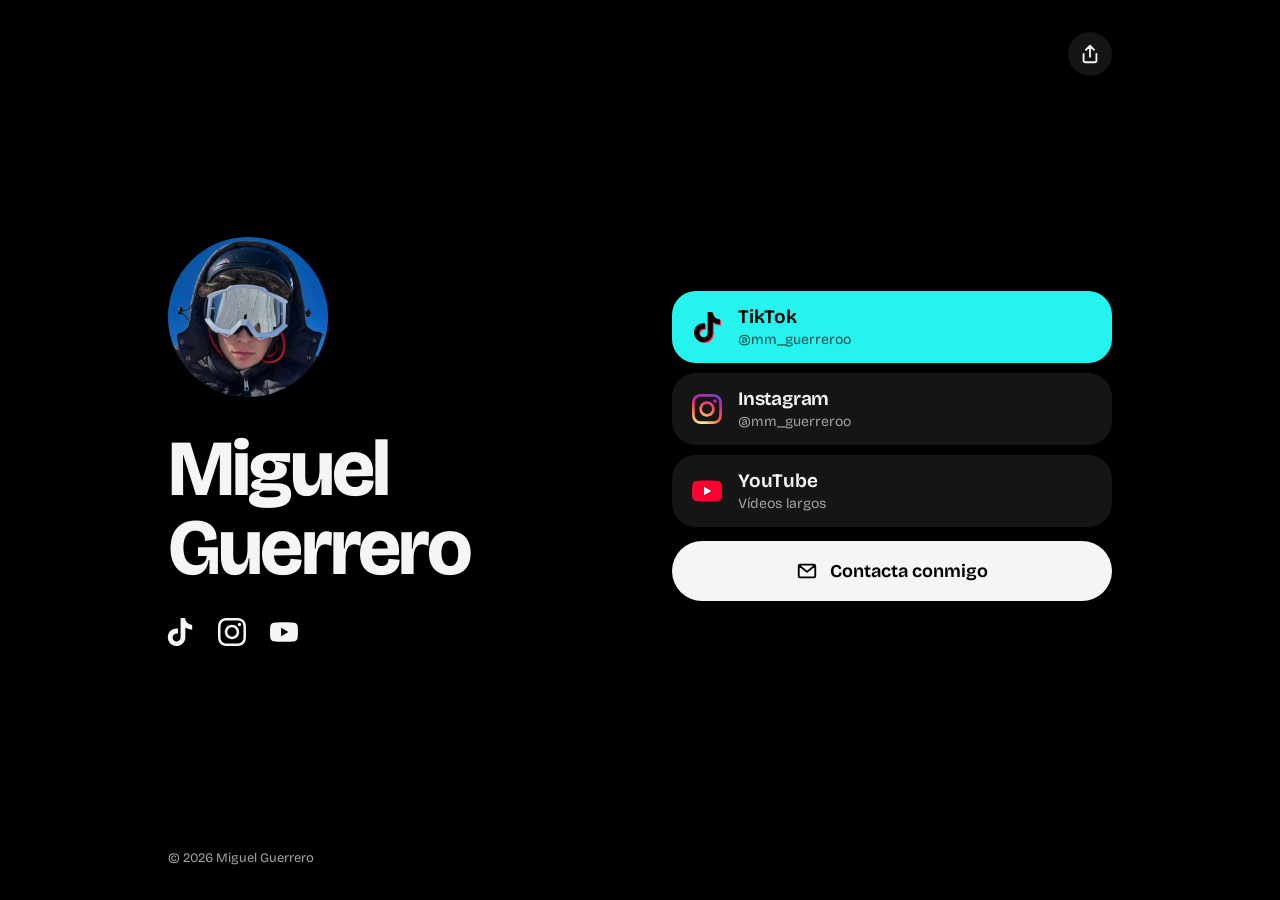
==== index.html @ 616b288e "Link-in-bio page for Miguel Guerrero Static page with links to TikTok, Instagram and YouTube (@mm_gu" ====
<!doctype html>
<html lang="es">
<head>
  <meta charset="utf-8">
  <meta name="viewport" content="width=device-width, initial-scale=1, viewport-fit=cover">
  <title>Miguel Guerrero · TikTok, Instagram y YouTube</title>
  <meta name="description" content="Mis redes (TikTok, Instagram y YouTube) y mi contacto, en un solo sitio.">
  <meta name="theme-color" content="#000000">
  <meta name="color-scheme" content="dark">
  <meta property="og:type" content="website">
  <meta property="og:title" content="Miguel Guerrero">
  <meta property="og:description" content="Mis redes y mi contacto.">
  <meta property="og:url" content="https://mmguerreroo.github.io/">
  <meta property="og:image" content="https://mmguerreroo.github.io/img/foto.jpg">
  <meta name="twitter:card" content="summary">
  <link rel="icon" href="favicon.svg" type="image/svg+xml">
  <link rel="apple-touch-icon" href="img/foto.jpg">
  <link rel="preload" href="fonts/bricolage-grotesque-latin.woff2" as="font" type="font/woff2" crossorigin>
  <link rel="stylesheet" href="styles.css">
</head>
<body>
  <main class="page">
    <div class="top">
      <button class="icon-btn" type="button" data-share aria-label="Compartir esta página">
        <svg viewBox="0 0 24 24" aria-hidden="true"><path d="M12 3v12M7.5 7.5 12 3l4.5 4.5M5 12v7a2 2 0 0 0 2 2h10a2 2 0 0 0 2-2v-7" fill="none" stroke="currentColor" stroke-width="2" stroke-linecap="round" stroke-linejoin="round"/></svg>
      </button>
    </div>

    <!-- ═══ TU PERFIL ═══ -->
    <section class="profile">
      <div class="avatar">
        <span aria-hidden="true">MG</span>
        <!-- Pon tu foto en img/foto.jpg (cuadrada, mínimo 400×400). Si no existe, se ven las iniciales. -->
        <img src="img/foto.jpg" alt="Miguel Guerrero" width="160" height="160" onerror="this.remove()">
      </div>
      <h1 class="name">Miguel Guerrero</h1>

      <nav class="socials" aria-label="Mis redes">
        <a href="https://www.tiktok.com/@mm_guerreroo" data-net="tiktok" aria-label="TikTok">
          <svg viewBox="0 0 24 24" aria-hidden="true"><path d="M12.525.02c1.31-.02 2.61-.01 3.91-.02.08 1.53.63 3.09 1.75 4.17 1.12 1.11 2.7 1.62 4.24 1.79v4.03c-1.44-.05-2.89-.35-4.2-.97-.57-.26-1.1-.59-1.62-.93-.01 2.92.01 5.84-.02 8.75-.08 1.4-.54 2.79-1.35 3.94-1.31 1.92-3.58 3.17-5.91 3.21-1.43.08-2.86-.31-4.08-1.03-2.02-1.19-3.44-3.37-3.65-5.71-.02-.5-.03-1-.01-1.49.18-1.9 1.12-3.72 2.58-4.96 1.66-1.44 3.98-2.13 6.15-1.72.02 1.48-.04 2.96-.04 4.44-.99-.32-2.15-.23-3.02.37-.63.41-1.11 1.04-1.36 1.75-.21.51-.15 1.07-.14 1.61.24 1.64 1.82 3.02 3.5 2.87 1.12-.01 2.19-.66 2.77-1.61.19-.33.4-.67.41-1.06.1-1.79.06-3.57.07-5.36.01-4.03-.01-8.05.02-12.07z"/></svg>
        </a>
        <a href="https://www.instagram.com/mm_guerreroo" data-net="instagram" aria-label="Instagram">
          <svg viewBox="0 0 24 24" aria-hidden="true"><path d="M7.0301.084c-1.2768.0602-2.1487.264-2.911.5634-.7888.3075-1.4575.72-2.1228 1.3877-.6652.6677-1.075 1.3368-1.3802 2.127-.2954.7638-.4956 1.6365-.552 2.914-.0564 1.2775-.0689 1.6882-.0626 4.947.0062 3.2586.0206 3.6671.0825 4.9473.061 1.2765.264 2.1482.5635 2.9107.308.7889.72 1.4573 1.388 2.1228.6679.6655 1.3365 1.0743 2.1285 1.38.7632.295 1.6361.4961 2.9134.552 1.2773.056 1.6884.069 4.9462.0627 3.2578-.0062 3.668-.0207 4.9478-.0814 1.28-.0607 2.147-.2652 2.9098-.5633.7889-.3086 1.4578-.72 2.1228-1.3881.665-.6682 1.0745-1.3378 1.3795-2.1284.2957-.7632.4966-1.636.552-2.9124.056-1.2809.0692-1.6898.063-4.948-.0063-3.2583-.021-3.6668-.0817-4.9465-.0607-1.2797-.264-2.1487-.5633-2.9117-.3084-.7889-.72-1.4568-1.3876-2.1228C21.2982 1.33 20.628.9208 19.8378.6165 19.074.321 18.2017.1197 16.9244.0645 15.6471.0093 15.236-.005 11.977.0014 8.718.0076 8.31.0215 7.0301.0839m.1402 21.6932c-1.17-.0509-1.8053-.2453-2.2287-.408-.5606-.216-.96-.4771-1.3819-.895-.422-.4178-.6811-.8186-.9-1.378-.1644-.4234-.3624-1.058-.4171-2.228-.0595-1.2645-.072-1.6442-.079-4.848-.007-3.2037.0053-3.583.0607-4.848.05-1.169.2456-1.805.408-2.2282.216-.5613.4762-.96.895-1.3816.4188-.4217.8184-.6814 1.3783-.9003.423-.1651 1.0575-.3614 2.227-.4171 1.2655-.06 1.6447-.072 4.848-.079 3.2033-.007 3.5835.005 4.8495.0608 1.169.0508 1.8053.2445 2.228.408.5608.216.96.4754 1.3816.895.4217.4194.6816.8176.9005 1.3787.1653.4217.3617 1.056.4169 2.2263.0602 1.2655.0739 1.645.0796 4.848.0058 3.203-.0055 3.5834-.061 4.848-.051 1.17-.245 1.8055-.408 2.2294-.216.5604-.4763.96-.8954 1.3814-.419.4215-.8181.6811-1.3783.9-.4224.1649-1.0577.3617-2.2262.4174-1.2656.0595-1.6448.072-4.8493.079-3.2045.007-3.5825-.006-4.848-.0608M16.953 5.5864A1.44 1.44 0 1 0 18.39 4.144a1.44 1.44 0 0 0-1.437 1.4424M5.8385 12.012c.0067 3.4032 2.7706 6.1557 6.173 6.1493 3.4026-.0065 6.157-2.7701 6.1506-6.1733-.0065-3.4032-2.771-6.1565-6.174-6.1498-3.403.0067-6.156 2.771-6.1496 6.1738M8 12.0077a4 4 0 1 1 4.008 3.9921A3.9996 3.9996 0 0 1 8 12.0077"/></svg>
        </a>
        <a href="https://www.youtube.com/@MM_GUERREROO" data-net="youtube" aria-label="YouTube">
          <svg viewBox="0 0 24 24" aria-hidden="true"><path d="M23.498 6.186a3.016 3.016 0 0 0-2.122-2.136C19.505 3.545 12 3.545 12 3.545s-7.505 0-9.377.505A3.017 3.017 0 0 0 .502 6.186C0 8.07 0 12 0 12s0 3.93.502 5.814a3.016 3.016 0 0 0 2.122 2.136c1.871.505 9.376.505 9.376.505s7.505 0 9.377-.505a3.015 3.015 0 0 0 2.122-2.136C24 15.93 24 12 24 12s0-3.93-.502-5.814zM9.545 15.568V8.432L15.818 12l-6.273 3.568z"/></svg>
        </a>
      </nav>
    </section>

    <!-- ═══ BOTONES ═══
         Los seguidores no se escriben aquí: llegan solos de cada red en stats.js. Mientras una red no
         esté conectada, su botón sale sin número (nunca con una cifra inventada). -->
    <section class="links" aria-label="Enlaces">
      <a class="card" data-net="tiktok" href="https://www.tiktok.com/@mm_guerreroo">
        <span class="flood" aria-hidden="true"></span>
        <svg class="logo" viewBox="0 0 24 24" aria-hidden="true">
          <path class="tt-a" d="M12.525.02c1.31-.02 2.61-.01 3.91-.02.08 1.53.63 3.09 1.75 4.17 1.12 1.11 2.7 1.62 4.24 1.79v4.03c-1.44-.05-2.89-.35-4.2-.97-.57-.26-1.1-.59-1.62-.93-.01 2.92.01 5.84-.02 8.75-.08 1.4-.54 2.79-1.35 3.94-1.31 1.92-3.58 3.17-5.91 3.21-1.43.08-2.86-.31-4.08-1.03-2.02-1.19-3.44-3.37-3.65-5.71-.02-.5-.03-1-.01-1.49.18-1.9 1.12-3.72 2.58-4.96 1.66-1.44 3.98-2.13 6.15-1.72.02 1.48-.04 2.96-.04 4.44-.99-.32-2.15-.23-3.02.37-.63.41-1.11 1.04-1.36 1.75-.21.51-.15 1.07-.14 1.61.24 1.64 1.82 3.02 3.5 2.87 1.12-.01 2.19-.66 2.77-1.61.19-.33.4-.67.41-1.06.1-1.79.06-3.57.07-5.36.01-4.03-.01-8.05.02-12.07z"/>
          <path class="tt-b" d="M12.525.02c1.31-.02 2.61-.01 3.91-.02.08 1.53.63 3.09 1.75 4.17 1.12 1.11 2.7 1.62 4.24 1.79v4.03c-1.44-.05-2.89-.35-4.2-.97-.57-.26-1.1-.59-1.62-.93-.01 2.92.01 5.84-.02 8.75-.08 1.4-.54 2.79-1.35 3.94-1.31 1.92-3.58 3.17-5.91 3.21-1.43.08-2.86-.31-4.08-1.03-2.02-1.19-3.44-3.37-3.65-5.71-.02-.5-.03-1-.01-1.49.18-1.9 1.12-3.72 2.58-4.96 1.66-1.44 3.98-2.13 6.15-1.72.02 1.48-.04 2.96-.04 4.44-.99-.32-2.15-.23-3.02.37-.63.41-1.11 1.04-1.36 1.75-.21.51-.15 1.07-.14 1.61.24 1.64 1.82 3.02 3.5 2.87 1.12-.01 2.19-.66 2.77-1.61.19-.33.4-.67.41-1.06.1-1.79.06-3.57.07-5.36.01-4.03-.01-8.05.02-12.07z"/>
          <path class="tt-main" d="M12.525.02c1.31-.02 2.61-.01 3.91-.02.08 1.53.63 3.09 1.75 4.17 1.12 1.11 2.7 1.62 4.24 1.79v4.03c-1.44-.05-2.89-.35-4.2-.97-.57-.26-1.1-.59-1.62-.93-.01 2.92.01 5.84-.02 8.75-.08 1.4-.54 2.79-1.35 3.94-1.31 1.92-3.58 3.17-5.91 3.21-1.43.08-2.86-.31-4.08-1.03-2.02-1.19-3.44-3.37-3.65-5.71-.02-.5-.03-1-.01-1.49.18-1.9 1.12-3.72 2.58-4.96 1.66-1.44 3.98-2.13 6.15-1.72.02 1.48-.04 2.96-.04 4.44-.99-.32-2.15-.23-3.02.37-.63.41-1.11 1.04-1.36 1.75-.21.51-.15 1.07-.14 1.61.24 1.64 1.82 3.02 3.5 2.87 1.12-.01 2.19-.66 2.77-1.61.19-.33.4-.67.41-1.06.1-1.79.06-3.57.07-5.36.01-4.03-.01-8.05.02-12.07z"/>
        </svg>
        <span class="label"><strong>TikTok</strong><small>@mm_guerreroo</small></span>
        <span class="stat" hidden><b class="count"></b><small>seguidores</small></span>
      </a>

      <a class="card" data-net="instagram" href="https://www.instagram.com/mm_guerreroo">
        <span class="flood" aria-hidden="true"></span>
        <svg class="logo" viewBox="0 0 24 24" aria-hidden="true">
          <defs>
            <radialGradient id="ig-grad" cx="0.3" cy="1.07" r="1.5">
              <stop offset="0" stop-color="#fdf497"/><stop offset=".05" stop-color="#fdf497"/>
              <stop offset=".45" stop-color="#fd5949"/><stop offset=".6" stop-color="#d6249f"/>
              <stop offset=".9" stop-color="#285aeb"/>
            </radialGradient>
          </defs>
          <path class="ig-path" d="M7.0301.084c-1.2768.0602-2.1487.264-2.911.5634-.7888.3075-1.4575.72-2.1228 1.3877-.6652.6677-1.075 1.3368-1.3802 2.127-.2954.7638-.4956 1.6365-.552 2.914-.0564 1.2775-.0689 1.6882-.0626 4.947.0062 3.2586.0206 3.6671.0825 4.9473.061 1.2765.264 2.1482.5635 2.9107.308.7889.72 1.4573 1.388 2.1228.6679.6655 1.3365 1.0743 2.1285 1.38.7632.295 1.6361.4961 2.9134.552 1.2773.056 1.6884.069 4.9462.0627 3.2578-.0062 3.668-.0207 4.9478-.0814 1.28-.0607 2.147-.2652 2.9098-.5633.7889-.3086 1.4578-.72 2.1228-1.3881.665-.6682 1.0745-1.3378 1.3795-2.1284.2957-.7632.4966-1.636.552-2.9124.056-1.2809.0692-1.6898.063-4.948-.0063-3.2583-.021-3.6668-.0817-4.9465-.0607-1.2797-.264-2.1487-.5633-2.9117-.3084-.7889-.72-1.4568-1.3876-2.1228C21.2982 1.33 20.628.9208 19.8378.6165 19.074.321 18.2017.1197 16.9244.0645 15.6471.0093 15.236-.005 11.977.0014 8.718.0076 8.31.0215 7.0301.0839m.1402 21.6932c-1.17-.0509-1.8053-.2453-2.2287-.408-.5606-.216-.96-.4771-1.3819-.895-.422-.4178-.6811-.8186-.9-1.378-.1644-.4234-.3624-1.058-.4171-2.228-.0595-1.2645-.072-1.6442-.079-4.848-.007-3.2037.0053-3.583.0607-4.848.05-1.169.2456-1.805.408-2.2282.216-.5613.4762-.96.895-1.3816.4188-.4217.8184-.6814 1.3783-.9003.423-.1651 1.0575-.3614 2.227-.4171 1.2655-.06 1.6447-.072 4.848-.079 3.2033-.007 3.5835.005 4.8495.0608 1.169.0508 1.8053.2445 2.228.408.5608.216.96.4754 1.3816.895.4217.4194.6816.8176.9005 1.3787.1653.4217.3617 1.056.4169 2.2263.0602 1.2655.0739 1.645.0796 4.848.0058 3.203-.0055 3.5834-.061 4.848-.051 1.17-.245 1.8055-.408 2.2294-.216.5604-.4763.96-.8954 1.3814-.419.4215-.8181.6811-1.3783.9-.4224.1649-1.0577.3617-2.2262.4174-1.2656.0595-1.6448.072-4.8493.079-3.2045.007-3.5825-.006-4.848-.0608M16.953 5.5864A1.44 1.44 0 1 0 18.39 4.144a1.44 1.44 0 0 0-1.437 1.4424M5.8385 12.012c.0067 3.4032 2.7706 6.1557 6.173 6.1493 3.4026-.0065 6.157-2.7701 6.1506-6.1733-.0065-3.4032-2.771-6.1565-6.174-6.1498-3.403.0067-6.156 2.771-6.1496 6.1738M8 12.0077a4 4 0 1 1 4.008 3.9921A3.9996 3.9996 0 0 1 8 12.0077"/>
        </svg>
        <span class="label"><strong>Instagram</strong><small>@mm_guerreroo</small></span>
        <span class="stat" hidden><b class="count"></b><small>seguidores</small></span>
      </a>

      <a class="card" data-net="youtube" href="https://www.youtube.com/@MM_GUERREROO">
        <span class="flood" aria-hidden="true"></span>
        <svg class="logo" viewBox="0 0 24 24" aria-hidden="true">
          <path class="yt-play" d="M9.545 15.568V8.432L15.818 12z"/>
          <path class="yt-body" d="M23.498 6.186a3.016 3.016 0 0 0-2.122-2.136C19.505 3.545 12 3.545 12 3.545s-7.505 0-9.377.505A3.017 3.017 0 0 0 .502 6.186C0 8.07 0 12 0 12s0 3.93.502 5.814a3.016 3.016 0 0 0 2.122 2.136c1.871.505 9.376.505 9.376.505s7.505 0 9.377-.505a3.015 3.015 0 0 0 2.122-2.136C24 15.93 24 12 24 12s0-3.93-.502-5.814zM9.545 15.568V8.432L15.818 12l-6.273 3.568z"/>
        </svg>
        <span class="label"><strong>YouTube</strong><small>Vídeos largos</small></span>
        <span class="stat" hidden><b class="count"></b><small>suscriptores</small></span>
      </a>

      <button class="contact" type="button" data-contact>
        <svg viewBox="0 0 24 24" aria-hidden="true"><path d="M3 6.5A1.5 1.5 0 0 1 4.5 5h15A1.5 1.5 0 0 1 21 6.5v11a1.5 1.5 0 0 1-1.5 1.5h-15A1.5 1.5 0 0 1 3 17.5zM3.5 6l8.5 7 8.5-7" fill="none" stroke="currentColor" stroke-width="2" stroke-linejoin="round"/></svg>
        Contacta conmigo
      </button>
    </section>

    <footer class="foot">© 2026 Miguel Guerrero</footer>
  </main>

  <dialog class="sheet" id="contacto" aria-labelledby="contacto-titulo">
    <form method="dialog" class="sheet-close-form">
      <button class="sheet-close" aria-label="Cerrar">
        <svg viewBox="0 0 24 24" aria-hidden="true"><path d="M6 6l12 12M18 6 6 18" stroke="currentColor" stroke-width="2" stroke-linecap="round"/></svg>
      </button>
    </form>
    <h2 id="contacto-titulo" tabindex="-1">Contacta conmigo</h2>
    <p class="sheet-text">Colaboraciones, propuestas o lo que me quieras contar.</p>
    <p class="sheet-email" data-email></p>
    <div class="sheet-actions">
      <a class="btn btn-main" data-mail="app" href="#">Abrir mi app de correo</a>
      <a class="btn" data-mail="gmail" href="#" target="_blank" rel="noopener">Escribir desde Gmail</a>
      <button class="btn" type="button" data-copy>Copiar email</button>
    </div>
  </dialog>

  <div class="toast" role="status" aria-live="polite"></div>

  <script src="stats.js"></script>
  <script src="app.js"></script>
</body>
</html>
---- styles.css ----
/* Self-hosted so it loads fast inside the Instagram/TikTok in-app browser. */
@font-face {
  font-family: "Bricolage Grotesque";
  src: url("fonts/bricolage-grotesque-latin.woff2") format("woff2");
  font-weight: 200 800;
  font-display: swap;
}

:root {
  --bg: #000;
  --surface: #151515;
  --surface-2: #232323;
  --ink: #f5f5f3;
  --muted: #a4a4a0;
  --radius: 24px;
  --font: "Bricolage Grotesque", system-ui, -apple-system, "Segoe UI", sans-serif;
  --ease: cubic-bezier(.2, .7, .2, 1);
  --tt-cyan: #25f4ee;
  --tt-red: #fe2c55;
  --yt-red: #ff0033;
  --ig-grad: radial-gradient(circle at 30% 107%, #fdf497 0%, #fdf497 5%, #fd5949 45%, #d6249f 60%, #285aeb 90%);  color-scheme: dark;
}

*, *::before, *::after { box-sizing: border-box; margin: 0; }
html { background: var(--bg); -webkit-text-size-adjust: 100%; }
body {
  min-height: 100dvh;
  background: var(--bg);
  color: var(--ink);
  font-family: var(--font);
  font-size: 16px;
  line-height: 1.5;
  -webkit-font-smoothing: antialiased;
  -webkit-tap-highlight-color: transparent;
}
a, button { font: inherit; color: inherit; }
button { border: 0; background: none; cursor: pointer; }
:focus-visible { outline: 2px solid var(--ink); outline-offset: 3px; }
::selection { background: var(--ink); color: var(--bg); }

/* ───── Layout ───── */
/* Sized so everything fits without scrolling inside Instagram's browser (≈650px tall on an iPhone 15). */
.page {
  position: relative;
  min-height: 100dvh;
  max-width: 520px;
  margin: 0 auto;
  padding: calc(env(safe-area-inset-top) + 20px) 16px calc(env(safe-area-inset-bottom) + 16px);
  display: flex;
  flex-direction: column;
}
/* Floats in the corner on phones so it doesn't cost a row of height. */
.top { position: absolute; z-index: 2; top: calc(env(safe-area-inset-top) + 12px); right: 12px; }
.icon-btn {
  width: 44px; height: 44px;
  display: grid; place-items: center;
  border-radius: 50%;
  background: var(--surface);
  transition: background .2s, transform .2s var(--ease);
}
.icon-btn svg { width: 22px; height: 22px; }
.icon-btn:hover { background: var(--surface-2); }
.icon-btn:active { transform: scale(.92); }

/* ───── Profile ───── */
/* margin-top: auto centres the column on tall screens (tablets) and does nothing on phones. */
.profile { display: flex; flex-direction: column; align-items: center; text-align: center; margin-top: auto; }
.avatar {
  width: 96px; height: 96px;
  display: grid; place-items: center;
  border-radius: 50%;
  overflow: hidden;
  background: var(--surface-2);
  font-size: 40px; font-weight: 700;
}
.avatar > * { grid-area: 1 / 1; }
.avatar img { width: 100%; height: 100%; object-fit: cover; }
.name {
  margin-top: 16px;
  font-size: 38px;
  font-weight: 760;
  line-height: 1;
  letter-spacing: -.035em;
}
.socials { display: flex; gap: 4px; margin-top: 12px; }
.socials a {
  width: 48px; height: 48px;
  display: grid; place-items: center;
  border-radius: 50%;
  transition: color .2s, transform .2s var(--ease);
}
.socials svg { width: 28px; height: 28px; fill: currentColor; }
.socials a:active { transform: scale(.9); }
@media (hover: hover) {
  .socials a[data-net="tiktok"]:hover { color: var(--tt-cyan); }
  .socials a[data-net="instagram"]:hover { color: #fd5949; }
  .socials a[data-net="youtube"]:hover { color: var(--yt-red); }
}

/* ───── Cards: each one fills with its network's colour from where you touch it ───── */
.links { display: flex; flex-direction: column; gap: 10px; margin-top: 22px; }
.card {
  position: relative;
  isolation: isolate;
  overflow: hidden;
  display: grid;
  grid-template-columns: auto 1fr auto;
  align-items: center;
  gap: 16px;
  min-height: 72px;
  padding: 12px 20px;
  border-radius: var(--radius);
  background: var(--surface);
  text-decoration: none;
  transition: color .45s var(--ease), transform .2s var(--ease);
}
.card:active { transform: scale(.98); }
.flood {
  position: absolute;
  z-index: -1;
  left: var(--x, 50%);
  top: var(--y, 50%);
  width: var(--d, 640px);
  height: var(--d, 640px);
  margin: calc(var(--d, 640px) / -2) 0 0 calc(var(--d, 640px) / -2);
  border-radius: 50%;
  background: var(--brand);
  transform: scale(0);
  transition: transform .55s var(--ease);
  pointer-events: none;
}
.card.is-on .flood { transform: scale(1); }
.card.is-on { color: var(--on); }

.logo { width: 30px; height: 30px; overflow: visible; }
.label { min-width: 0; }
.label strong { display: block; font-size: 19px; font-weight: 650; letter-spacing: -.01em; line-height: 1.25; }
.label small, .stat small { display: block; font-size: 14px; color: var(--muted); transition: color .3s var(--ease); }
.label small { overflow: hidden; text-overflow: ellipsis; white-space: nowrap; }
.stat { text-align: right; }
.stat b {
  display: block;
  font-size: 22px;
  font-weight: 760;
  letter-spacing: -.02em;
  line-height: 1.2;
  font-variant-numeric: tabular-nums;
  white-space: nowrap;
}
.card.is-on small { color: var(--on-soft); }

/* TikTok: the logo's cyan and red offsets; the card turns cyan. */
.card[data-net="tiktok"] { --brand: var(--tt-cyan); --on: #000; --on-soft: rgba(0, 0, 0, .68); }
.tt-a { fill: var(--tt-cyan); transform: translate(-.9px, -.9px); }
.tt-b { fill: var(--tt-red); transform: translate(.9px, .9px); }
.tt-main { fill: #fff; }
.tt-a, .tt-main { transition: fill .3s var(--ease); }
.card[data-net="tiktok"].is-on .tt-a { fill: transparent; }
.card[data-net="tiktok"].is-on .tt-main { fill: #000; }

/* Instagram: its own gradient, the one place this page uses one. */
.card[data-net="instagram"] { --brand: var(--ig-grad); --on: #fff; --on-soft: rgba(255, 255, 255, .82); }
.ig-path { fill: url(#ig-grad); transition: fill .3s; }
.card[data-net="instagram"].is-on .ig-path { fill: #fff; }

/* YouTube: red card, white logo with a red play triangle. */
.card[data-net="youtube"] { --brand: var(--yt-red); --on: #fff; --on-soft: rgba(255, 255, 255, .85); }
.yt-play { fill: #fff; }
.yt-body { fill: var(--yt-red); transition: fill .3s; }
.card[data-net="youtube"].is-on .yt-play { fill: var(--yt-red); }
.card[data-net="youtube"].is-on .yt-body { fill: #fff; }

/* ───── Contact ───── */
.contact {
  display: flex; align-items: center; justify-content: center; gap: 12px;
  min-height: 60px;
  margin-top: 4px;
  border-radius: 999px;
  background: var(--ink);
  color: var(--bg);
  font-size: 18px;
  font-weight: 650;
  transition: transform .2s var(--ease), background .2s;
}
.contact svg { width: 22px; height: 22px; }
.contact:hover { background: #fff; }
.contact:active { transform: scale(.97); }

.foot { margin-top: auto; padding-top: 24px; text-align: center; font-size: 13px; color: var(--muted); }

/* ───── Contact sheet: a bottom sheet on phones, a centred box on desktop ───── */
.sheet {
  width: 100%;
  max-width: 520px;
  margin: auto auto 0;
  padding: 28px 20px calc(env(safe-area-inset-bottom) + 20px);
  border: 0;
  border-radius: 28px 28px 0 0;
  background: var(--surface);
  color: var(--ink);
}
.sheet[open] { animation: sheet-in .35s var(--ease); }
.sheet::backdrop { background: rgba(0, 0, 0, .7); }
.sheet h2:focus { outline: none; }
.sheet h2 { font-size: 28px; font-weight: 720; letter-spacing: -.025em; line-height: 1.1; padding-right: 48px; }
.sheet-text { margin-top: 8px; color: var(--muted); font-size: 16px; }
.sheet-email {
  margin-top: 20px;
  padding: 16px 18px;
  border-radius: 16px;
  background: var(--bg);
  font-size: 18px;
  font-weight: 600;
  overflow-wrap: anywhere;
  user-select: all;
}
.sheet-actions { display: grid; gap: 10px; margin-top: 16px; }
.btn {
  display: flex; align-items: center; justify-content: center;
  min-height: 56px;
  padding: 0 20px;
  border-radius: 999px;
  background: var(--surface-2);
  font-size: 17px;
  font-weight: 600;
  text-decoration: none;
  transition: transform .2s var(--ease), background .2s;
}
.btn:hover { background: #2e2e2e; }
.btn:active { transform: scale(.97); }
.btn-main, .btn-main:hover { background: var(--ink); color: var(--bg); }
.sheet-close-form { position: absolute; top: 16px; right: 16px; }
.sheet-close {
  width: 44px; height: 44px;
  display: grid; place-items: center;
  border-radius: 50%;
  background: var(--surface-2);
}
.sheet-close svg { width: 20px; height: 20px; }

.toast {
  position: fixed;
  left: 50%;
  bottom: calc(env(safe-area-inset-bottom) + 24px);
  padding: 12px 20px;
  border-radius: 999px;
  background: var(--ink);
  color: var(--bg);
  font-weight: 600;
  white-space: nowrap;
  opacity: 0;
  transform: translate(-50%, 12px);
  transition: opacity .25s, transform .25s var(--ease);
  pointer-events: none;
  z-index: 10;
}
.toast.is-on { opacity: 1; transform: translate(-50%, 0); }

/* ───── Entrance ───── */
.profile > *, .links > * { animation: rise .6s var(--ease) both; }
.avatar { animation-delay: 0ms; }
.name { animation-delay: 70ms; }
.socials { animation-delay: 140ms; }
.links > :nth-child(1) { animation-delay: 300ms; }
.links > :nth-child(2) { animation-delay: 370ms; }
.links > :nth-child(3) { animation-delay: 440ms; }
.links > :nth-child(4) { animation-delay: 510ms; }

@keyframes rise { from { opacity: 0; transform: translateY(20px); } }
@keyframes sheet-in { from { transform: translateY(40px); opacity: 0; } }

/* ───── Desktop: profile on the left, big; buttons on the right ───── */
@media (min-width: 960px) {
  .page {
    max-width: 1040px;
    padding: 32px 48px;
    display: grid;
    grid-template-columns: 1fr 440px;
    grid-template-rows: auto 1fr auto;
    column-gap: 80px;
    align-items: center;
  }
  .top { grid-column: 1 / -1; position: static; justify-self: end; }
  .profile { align-items: flex-start; text-align: left; margin-top: 0; }
  .avatar { width: 160px; height: 160px; font-size: 64px; }
  /* "Miguel / Guerrero" on two lines; sized so "Guerrero" fits the left column at every width. */
  .name { margin-top: 32px; font-size: clamp(64px, 6.2vw, 96px); letter-spacing: -.035em; }
  .socials { margin: 20px 0 0 -12px; }
  .links { margin-top: 0; }
  .foot { grid-column: 1 / -1; padding-top: 32px; text-align: left; }

  .sheet { margin: auto; border-radius: 28px; padding: 32px; }
}

/* Shorter screens, e.g. an iPhone 15 inside Instagram (≈650px visible). */
@media (max-width: 959px) and (max-height: 700px) {
  .avatar { width: 84px; height: 84px; font-size: 36px; }
  .name { margin-top: 12px; font-size: 34px; }
  .socials { margin-top: 6px; }
  .links { margin-top: 18px; }
  .card { min-height: 68px; }
  .contact { min-height: 56px; }
  .foot { padding-top: 16px; }
}

/* Very short screens, e.g. an iPhone SE inside Instagram (≈505px visible): the icon row and the
   footer go, since the cards below already link to every network. */
@media (max-width: 959px) and (max-height: 600px) {
  .page { padding-top: calc(env(safe-area-inset-top) + 14px); }
  .avatar { width: 64px; height: 64px; font-size: 28px; }
  .name { margin-top: 10px; font-size: 30px; }
  .socials, .foot { display: none; }
  .links { margin-top: 16px; gap: 8px; }
  .card { min-height: 62px; padding: 10px 18px; }
  .label strong { font-size: 17px; }
  .stat b { font-size: 20px; }
  .contact { min-height: 52px; font-size: 17px; }
}

@media (prefers-reduced-motion: reduce) {
  *, *::before, *::after { animation: none !important; transition-duration: 0s !important; }
}
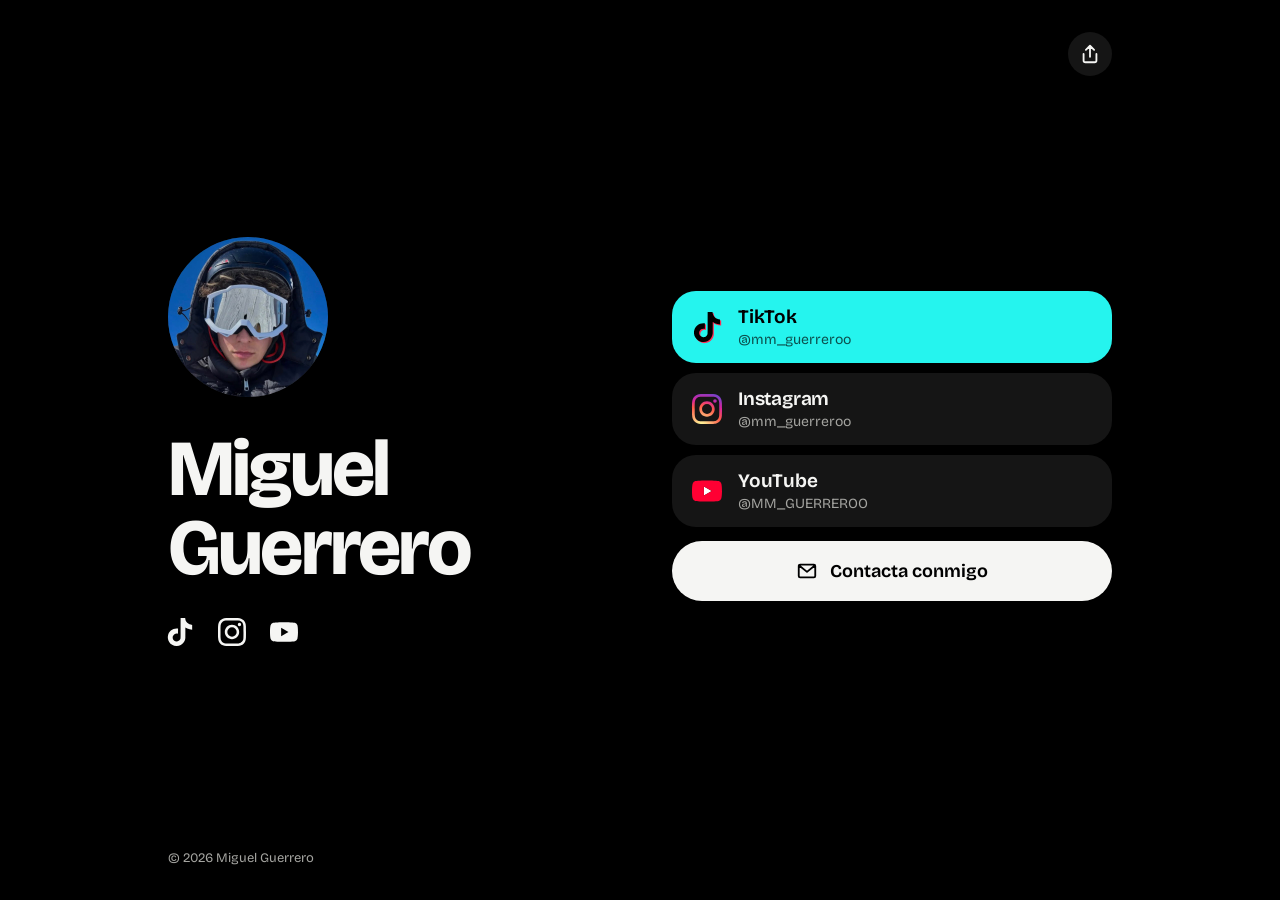
==== commit d2775184: "Contact button opens a Gmail draft; YouTube card shows the handle "Contacta conmigo" now goes straig" ====
--- a/index.html
+++ b/index.html
@@ -85,34 +85,19 @@
           <path class="yt-play" d="M9.545 15.568V8.432L15.818 12z"/>
           <path class="yt-body" d="M23.498 6.186a3.016 3.016 0 0 0-2.122-2.136C19.505 3.545 12 3.545 12 3.545s-7.505 0-9.377.505A3.017 3.017 0 0 0 .502 6.186C0 8.07 0 12 0 12s0 3.93.502 5.814a3.016 3.016 0 0 0 2.122 2.136c1.871.505 9.376.505 9.376.505s7.505 0 9.377-.505a3.015 3.015 0 0 0 2.122-2.136C24 15.93 24 12 24 12s0-3.93-.502-5.814zM9.545 15.568V8.432L15.818 12l-6.273 3.568z"/>
         </svg>
-        <span class="label"><strong>YouTube</strong><small>Vídeos largos</small></span>
+        <span class="label"><strong>YouTube</strong><small>@MM_GUERREROO</small></span>
         <span class="stat" hidden><b class="count"></b><small>suscriptores</small></span>
       </a>
 
-      <button class="contact" type="button" data-contact>
+      <!-- Opens a Gmail draft addressed to me; app.js fills in the link. -->
+      <a class="contact" href="#" target="_blank" rel="noopener" data-contact>
         <svg viewBox="0 0 24 24" aria-hidden="true"><path d="M3 6.5A1.5 1.5 0 0 1 4.5 5h15A1.5 1.5 0 0 1 21 6.5v11a1.5 1.5 0 0 1-1.5 1.5h-15A1.5 1.5 0 0 1 3 17.5zM3.5 6l8.5 7 8.5-7" fill="none" stroke="currentColor" stroke-width="2" stroke-linejoin="round"/></svg>
         Contacta conmigo
-      </button>
+      </a>
     </section>
 
     <footer class="foot">© 2026 Miguel Guerrero</footer>
   </main>
-
-  <dialog class="sheet" id="contacto" aria-labelledby="contacto-titulo">
-    <form method="dialog" class="sheet-close-form">
-      <button class="sheet-close" aria-label="Cerrar">
-        <svg viewBox="0 0 24 24" aria-hidden="true"><path d="M6 6l12 12M18 6 6 18" stroke="currentColor" stroke-width="2" stroke-linecap="round"/></svg>
-      </button>
-    </form>
-    <h2 id="contacto-titulo" tabindex="-1">Contacta conmigo</h2>
-    <p class="sheet-text">Colaboraciones, propuestas o lo que me quieras contar.</p>
-    <p class="sheet-email" data-email></p>
-    <div class="sheet-actions">
-      <a class="btn btn-main" data-mail="app" href="#">Abrir mi app de correo</a>
-      <a class="btn" data-mail="gmail" href="#" target="_blank" rel="noopener">Escribir desde Gmail</a>
-      <button class="btn" type="button" data-copy>Copiar email</button>
-    </div>
-  </dialog>
 
   <div class="toast" role="status" aria-live="polite"></div>
 
--- a/styles.css
+++ b/styles.css
@@ -180,6 +180,7 @@
   color: var(--bg);
   font-size: 18px;
   font-weight: 650;
+  text-decoration: none;
   transition: transform .2s var(--ease), background .2s;
 }
 .contact svg { width: 22px; height: 22px; }
@@ -187,56 +188,6 @@
 .contact:active { transform: scale(.97); }
 
 .foot { margin-top: auto; padding-top: 24px; text-align: center; font-size: 13px; color: var(--muted); }
-
-/* ───── Contact sheet: a bottom sheet on phones, a centred box on desktop ───── */
-.sheet {
-  width: 100%;
-  max-width: 520px;
-  margin: auto auto 0;
-  padding: 28px 20px calc(env(safe-area-inset-bottom) + 20px);
-  border: 0;
-  border-radius: 28px 28px 0 0;
-  background: var(--surface);
-  color: var(--ink);
-}
-.sheet[open] { animation: sheet-in .35s var(--ease); }
-.sheet::backdrop { background: rgba(0, 0, 0, .7); }
-.sheet h2:focus { outline: none; }
-.sheet h2 { font-size: 28px; font-weight: 720; letter-spacing: -.025em; line-height: 1.1; padding-right: 48px; }
-.sheet-text { margin-top: 8px; color: var(--muted); font-size: 16px; }
-.sheet-email {
-  margin-top: 20px;
-  padding: 16px 18px;
-  border-radius: 16px;
-  background: var(--bg);
-  font-size: 18px;
-  font-weight: 600;
-  overflow-wrap: anywhere;
-  user-select: all;
-}
-.sheet-actions { display: grid; gap: 10px; margin-top: 16px; }
-.btn {
-  display: flex; align-items: center; justify-content: center;
-  min-height: 56px;
-  padding: 0 20px;
-  border-radius: 999px;
-  background: var(--surface-2);
-  font-size: 17px;
-  font-weight: 600;
-  text-decoration: none;
-  transition: transform .2s var(--ease), background .2s;
-}
-.btn:hover { background: #2e2e2e; }
-.btn:active { transform: scale(.97); }
-.btn-main, .btn-main:hover { background: var(--ink); color: var(--bg); }
-.sheet-close-form { position: absolute; top: 16px; right: 16px; }
-.sheet-close {
-  width: 44px; height: 44px;
-  display: grid; place-items: center;
-  border-radius: 50%;
-  background: var(--surface-2);
-}
-.sheet-close svg { width: 20px; height: 20px; }
 
 .toast {
   position: fixed;
@@ -267,7 +218,6 @@
 .links > :nth-child(4) { animation-delay: 510ms; }
 
 @keyframes rise { from { opacity: 0; transform: translateY(20px); } }
-@keyframes sheet-in { from { transform: translateY(40px); opacity: 0; } }
 
 /* ───── Desktop: profile on the left, big; buttons on the right ───── */
 @media (min-width: 960px) {
@@ -288,8 +238,6 @@
   .socials { margin: 20px 0 0 -12px; }
   .links { margin-top: 0; }
   .foot { grid-column: 1 / -1; padding-top: 32px; text-align: left; }
-
-  .sheet { margin: auto; border-radius: 28px; padding: 32px; }
 }
 
 /* Shorter screens, e.g. an iPhone 15 inside Instagram (≈650px visible). */
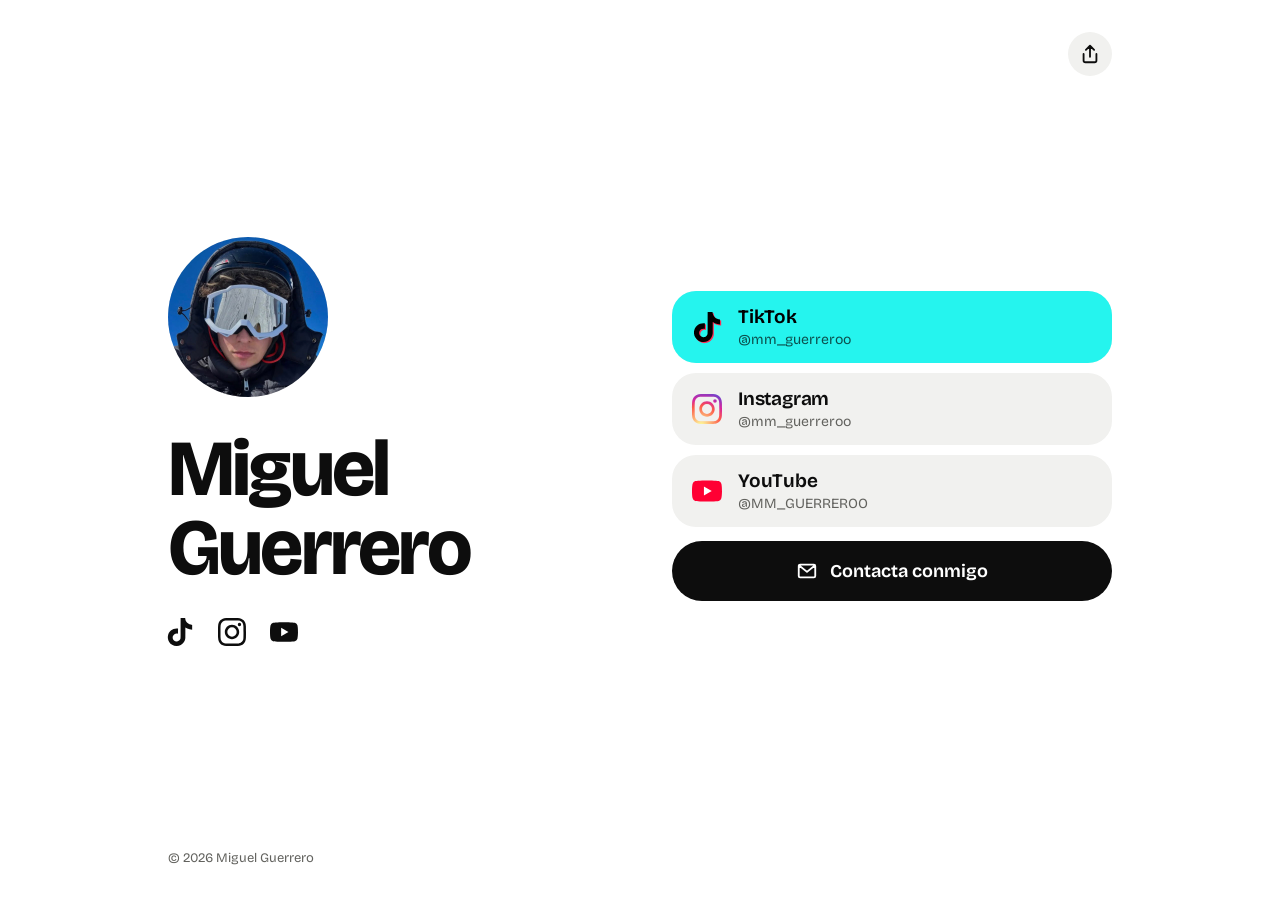
==== commit 375edae3: "Follow the visitor's light or dark theme The page was always black. It now follows the phone's or co" ====
--- a/index.html
+++ b/index.html
@@ -5,8 +5,18 @@
   <meta name="viewport" content="width=device-width, initial-scale=1, viewport-fit=cover">
   <title>Miguel Guerrero · TikTok, Instagram y YouTube</title>
   <meta name="description" content="Mis redes (TikTok, Instagram y YouTube) y mi contacto, en un solo sitio.">
-  <meta name="theme-color" content="#000000">
-  <meta name="color-scheme" content="dark">
+  <!-- Light or dark, following the visitor's phone or computer. -->
+  <meta name="theme-color" content="#000000" media="(prefers-color-scheme: dark)">
+  <meta name="theme-color" content="#ffffff" media="(prefers-color-scheme: light)">
+  <meta name="color-scheme" content="dark light">
+  <script>
+    // vista-movil.html can force a theme with ?tema=claro or ?tema=oscuro; visitors always get their own.
+    (function () {
+      var t = new URLSearchParams(location.search).get('tema');
+      if (t === 'claro') document.documentElement.dataset.theme = 'light';
+      if (t === 'oscuro') document.documentElement.dataset.theme = 'dark';
+    })();
+  </script>
   <meta property="og:type" content="website">
   <meta property="og:title" content="Miguel Guerrero">
   <meta property="og:description" content="Mis redes y mi contacto.">
@@ -89,15 +99,30 @@
         <span class="stat" hidden><b class="count"></b><small>suscriptores</small></span>
       </a>
 
-      <!-- Opens a Gmail draft addressed to me; app.js fills in the link. -->
-      <a class="contact" href="#" target="_blank" rel="noopener" data-contact>
+      <button class="contact" type="button" data-contact>
         <svg viewBox="0 0 24 24" aria-hidden="true"><path d="M3 6.5A1.5 1.5 0 0 1 4.5 5h15A1.5 1.5 0 0 1 21 6.5v11a1.5 1.5 0 0 1-1.5 1.5h-15A1.5 1.5 0 0 1 3 17.5zM3.5 6l8.5 7 8.5-7" fill="none" stroke="currentColor" stroke-width="2" stroke-linejoin="round"/></svg>
         Contacta conmigo
-      </a>
+      </button>
     </section>
 
     <footer class="foot">© 2026 Miguel Guerrero</footer>
   </main>
+
+  <dialog class="sheet" id="contacto" aria-labelledby="contacto-titulo">
+    <form method="dialog" class="sheet-close-form">
+      <button class="sheet-close" aria-label="Cerrar">
+        <svg viewBox="0 0 24 24" aria-hidden="true"><path d="M6 6l12 12M18 6 6 18" stroke="currentColor" stroke-width="2" stroke-linecap="round"/></svg>
+      </button>
+    </form>
+    <h2 id="contacto-titulo" tabindex="-1">Contacta conmigo</h2>
+    <p class="sheet-text">Colaboraciones, propuestas o lo que me quieras contar.</p>
+    <p class="sheet-email" data-email></p>
+    <div class="sheet-actions">
+      <a class="btn btn-main" data-mail="app" href="#">Abrir mi app de correo</a>
+      <a class="btn" data-mail="gmail" href="#" target="_blank" rel="noopener">Escribir desde Gmail</a>
+      <button class="btn" type="button" data-copy>Copiar email</button>
+    </div>
+  </dialog>
 
   <div class="toast" role="status" aria-live="polite"></div>
 
--- a/styles.css
+++ b/styles.css
@@ -6,19 +6,57 @@
   font-display: swap;
 }
 
+/* Dark is the default; the light palette below follows the visitor's phone or computer. */
 :root {
   --bg: #000;
   --surface: #151515;
   --surface-2: #232323;
+  --surface-3: #2e2e2e;
   --ink: #f5f5f3;
+  --ink-hover: #fff;
   --muted: #a4a4a0;
+  --tt-main: #fff;               /* TikTok's note: white on dark, black on light, like its own logo */
+  --tt-hover: var(--tt-cyan);
+  --backdrop: rgba(0, 0, 0, .7);
   --radius: 24px;
   --font: "Bricolage Grotesque", system-ui, -apple-system, "Segoe UI", sans-serif;
   --ease: cubic-bezier(.2, .7, .2, 1);
   --tt-cyan: #25f4ee;
   --tt-red: #fe2c55;
   --yt-red: #ff0033;
-  --ig-grad: radial-gradient(circle at 30% 107%, #fdf497 0%, #fdf497 5%, #fd5949 45%, #d6249f 60%, #285aeb 90%);  color-scheme: dark;
+  --ig-grad: radial-gradient(circle at 30% 107%, #fdf497 0%, #fdf497 5%, #fd5949 45%, #d6249f 60%, #285aeb 90%);
+  color-scheme: dark;
+}
+
+/* Light palette. Written twice: once for visitors whose system is light, once for ?tema=claro,
+   which vista-movil.html uses to preview either theme. */
+@media (prefers-color-scheme: light) {
+  :root:not([data-theme="dark"]) {
+    --bg: #fff;
+    --surface: #f1f1ef;
+    --surface-2: #e6e6e3;
+    --surface-3: #dadad6;
+    --ink: #0d0d0d;
+    --ink-hover: #262626;
+    --muted: #62625e;
+    --tt-main: #000;
+    --tt-hover: #00918c;
+    --backdrop: rgba(0, 0, 0, .4);
+    color-scheme: light;
+  }
+}
+:root[data-theme="light"] {
+  --bg: #fff;
+  --surface: #f1f1ef;
+  --surface-2: #e6e6e3;
+  --surface-3: #dadad6;
+  --ink: #0d0d0d;
+  --ink-hover: #262626;
+  --muted: #62625e;
+  --tt-main: #000;
+  --tt-hover: #00918c;
+  --backdrop: rgba(0, 0, 0, .4);
+  color-scheme: light;
 }
 
 *, *::before, *::after { box-sizing: border-box; margin: 0; }
@@ -92,7 +130,7 @@
 .socials svg { width: 28px; height: 28px; fill: currentColor; }
 .socials a:active { transform: scale(.9); }
 @media (hover: hover) {
-  .socials a[data-net="tiktok"]:hover { color: var(--tt-cyan); }
+  .socials a[data-net="tiktok"]:hover { color: var(--tt-hover); }
   .socials a[data-net="instagram"]:hover { color: #fd5949; }
   .socials a[data-net="youtube"]:hover { color: var(--yt-red); }
 }
@@ -130,7 +168,9 @@
   pointer-events: none;
 }
 .card.is-on .flood { transform: scale(1); }
-.card.is-on { color: var(--on); }
+/* The text changes colour a beat after the flood starts, so it never turns white over the light
+   card before the colour has reached it. */
+.card.is-on { color: var(--on); transition: color .3s var(--ease) .15s, transform .2s var(--ease); }
 
 .logo { width: 30px; height: 30px; overflow: visible; }
 .label { min-width: 0; }
@@ -147,13 +187,13 @@
   font-variant-numeric: tabular-nums;
   white-space: nowrap;
 }
-.card.is-on small { color: var(--on-soft); }
+.card.is-on small { color: var(--on-soft); transition-delay: .15s; }
 
 /* TikTok: the logo's cyan and red offsets; the card turns cyan. */
 .card[data-net="tiktok"] { --brand: var(--tt-cyan); --on: #000; --on-soft: rgba(0, 0, 0, .68); }
 .tt-a { fill: var(--tt-cyan); transform: translate(-.9px, -.9px); }
 .tt-b { fill: var(--tt-red); transform: translate(.9px, .9px); }
-.tt-main { fill: #fff; }
+.tt-main { fill: var(--tt-main); }
 .tt-a, .tt-main { transition: fill .3s var(--ease); }
 .card[data-net="tiktok"].is-on .tt-a { fill: transparent; }
 .card[data-net="tiktok"].is-on .tt-main { fill: #000; }
@@ -180,14 +220,63 @@
   color: var(--bg);
   font-size: 18px;
   font-weight: 650;
+  transition: transform .2s var(--ease), background .2s;
+}
+.contact svg { width: 22px; height: 22px; }
+.contact:hover { background: var(--ink-hover); }
+.contact:active { transform: scale(.97); }
+
+.foot { margin-top: auto; padding-top: 24px; text-align: center; font-size: 13px; color: var(--muted); }
+
+/* ───── Contact sheet: a bottom sheet on phones, a centred box on desktop ───── */
+.sheet {
+  width: 100%;
+  max-width: 520px;
+  margin: auto auto 0;
+  padding: 28px 20px calc(env(safe-area-inset-bottom) + 20px);
+  border: 0;
+  border-radius: 28px 28px 0 0;
+  background: var(--surface);
+  color: var(--ink);
+}
+.sheet[open] { animation: sheet-in .35s var(--ease); }
+.sheet::backdrop { background: var(--backdrop, rgba(0, 0, 0, .7)); }
+.sheet h2:focus { outline: none; }
+.sheet h2 { font-size: 28px; font-weight: 720; letter-spacing: -.025em; line-height: 1.1; padding-right: 48px; }
+.sheet-text { margin-top: 8px; color: var(--muted); font-size: 16px; }
+.sheet-email {
+  margin-top: 20px;
+  padding: 16px 18px;
+  border-radius: 16px;
+  background: var(--bg);
+  font-size: 18px;
+  font-weight: 600;
+  overflow-wrap: anywhere;
+  user-select: all;
+}
+.sheet-actions { display: grid; gap: 10px; margin-top: 16px; }
+.btn {
+  display: flex; align-items: center; justify-content: center;
+  min-height: 56px;
+  padding: 0 20px;
+  border-radius: 999px;
+  background: var(--surface-2);
+  font-size: 17px;
+  font-weight: 600;
   text-decoration: none;
   transition: transform .2s var(--ease), background .2s;
 }
-.contact svg { width: 22px; height: 22px; }
-.contact:hover { background: #fff; }
-.contact:active { transform: scale(.97); }
-
-.foot { margin-top: auto; padding-top: 24px; text-align: center; font-size: 13px; color: var(--muted); }
+.btn:hover { background: var(--surface-3); }
+.btn:active { transform: scale(.97); }
+.btn-main, .btn-main:hover { background: var(--ink); color: var(--bg); }
+.sheet-close-form { position: absolute; top: 16px; right: 16px; }
+.sheet-close {
+  width: 44px; height: 44px;
+  display: grid; place-items: center;
+  border-radius: 50%;
+  background: var(--surface-2);
+}
+.sheet-close svg { width: 20px; height: 20px; }
 
 .toast {
   position: fixed;
@@ -218,6 +307,7 @@
 .links > :nth-child(4) { animation-delay: 510ms; }
 
 @keyframes rise { from { opacity: 0; transform: translateY(20px); } }
+@keyframes sheet-in { from { transform: translateY(40px); opacity: 0; } }
 
 /* ───── Desktop: profile on the left, big; buttons on the right ───── */
 @media (min-width: 960px) {
@@ -238,6 +328,8 @@
   .socials { margin: 20px 0 0 -12px; }
   .links { margin-top: 0; }
   .foot { grid-column: 1 / -1; padding-top: 32px; text-align: left; }
+
+  .sheet { margin: auto; border-radius: 28px; padding: 32px; }
 }
 
 /* Shorter screens, e.g. an iPhone 15 inside Instagram (≈650px visible). */
